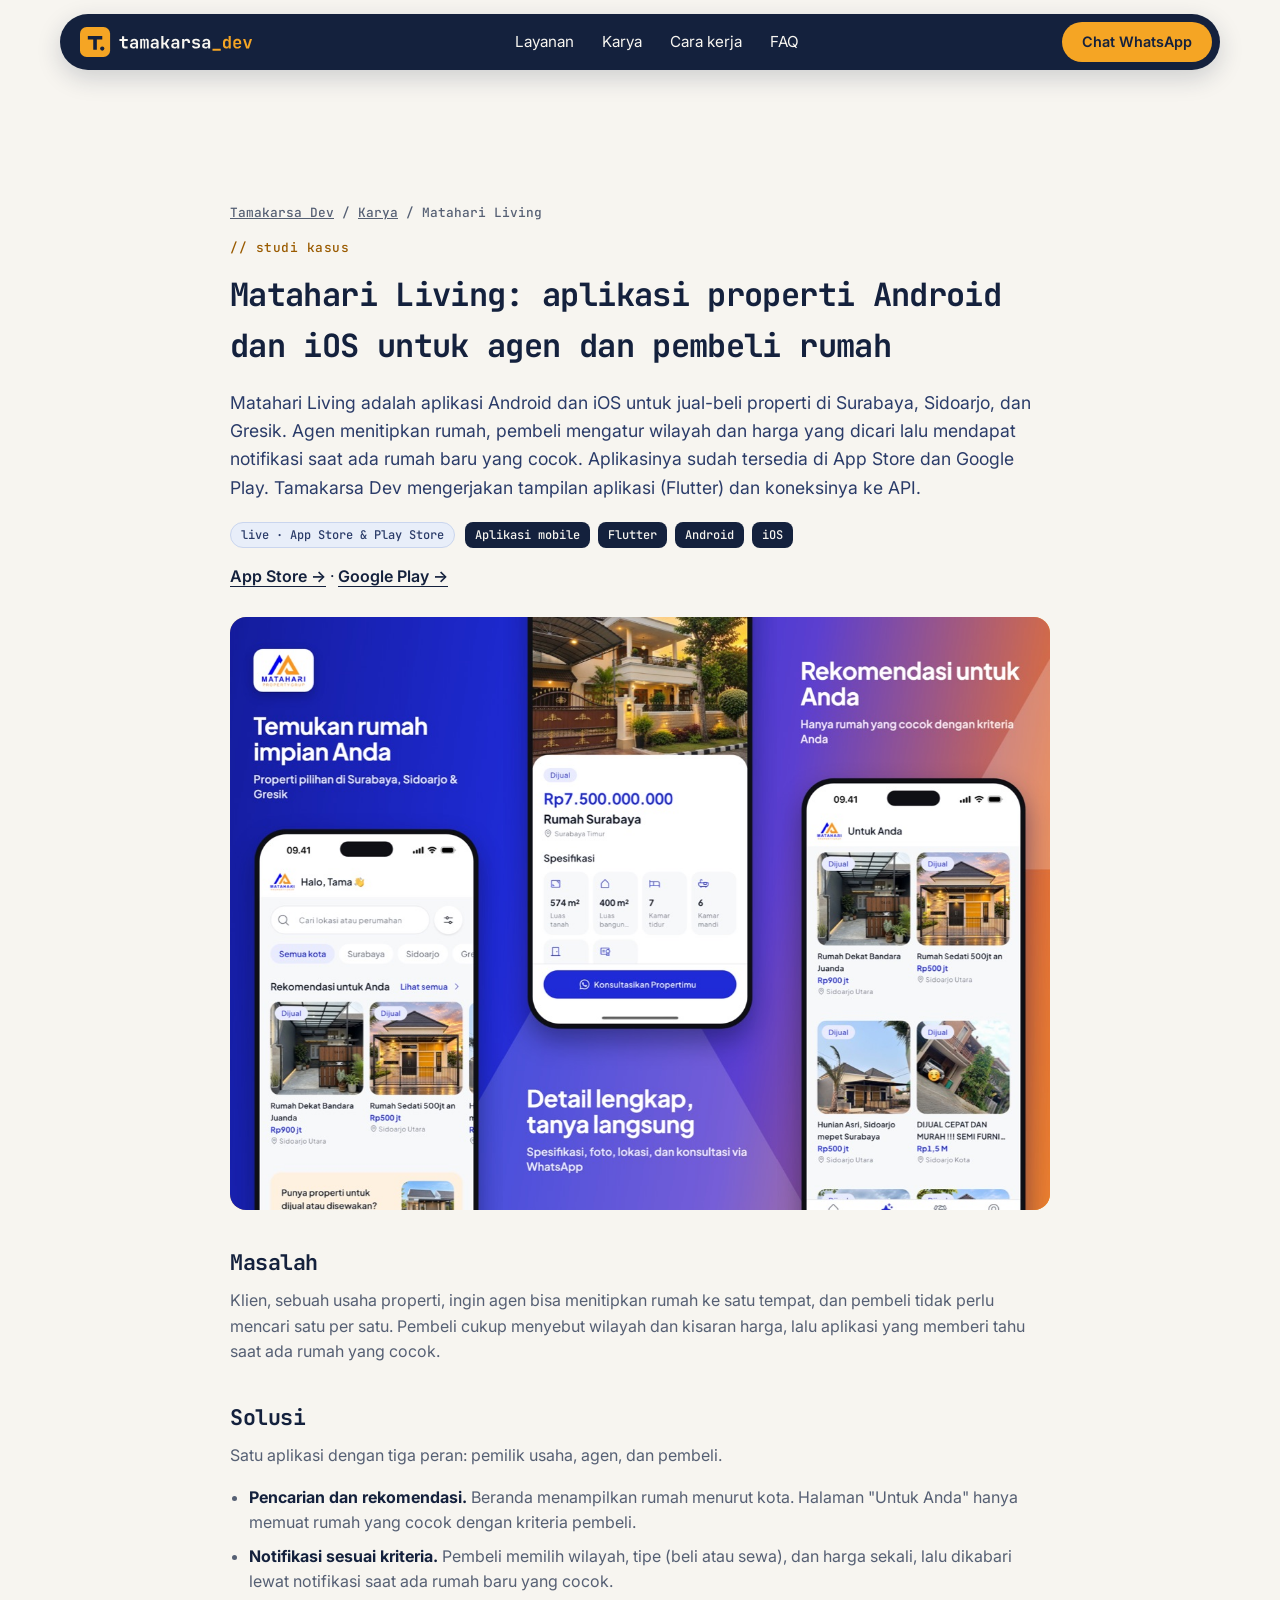
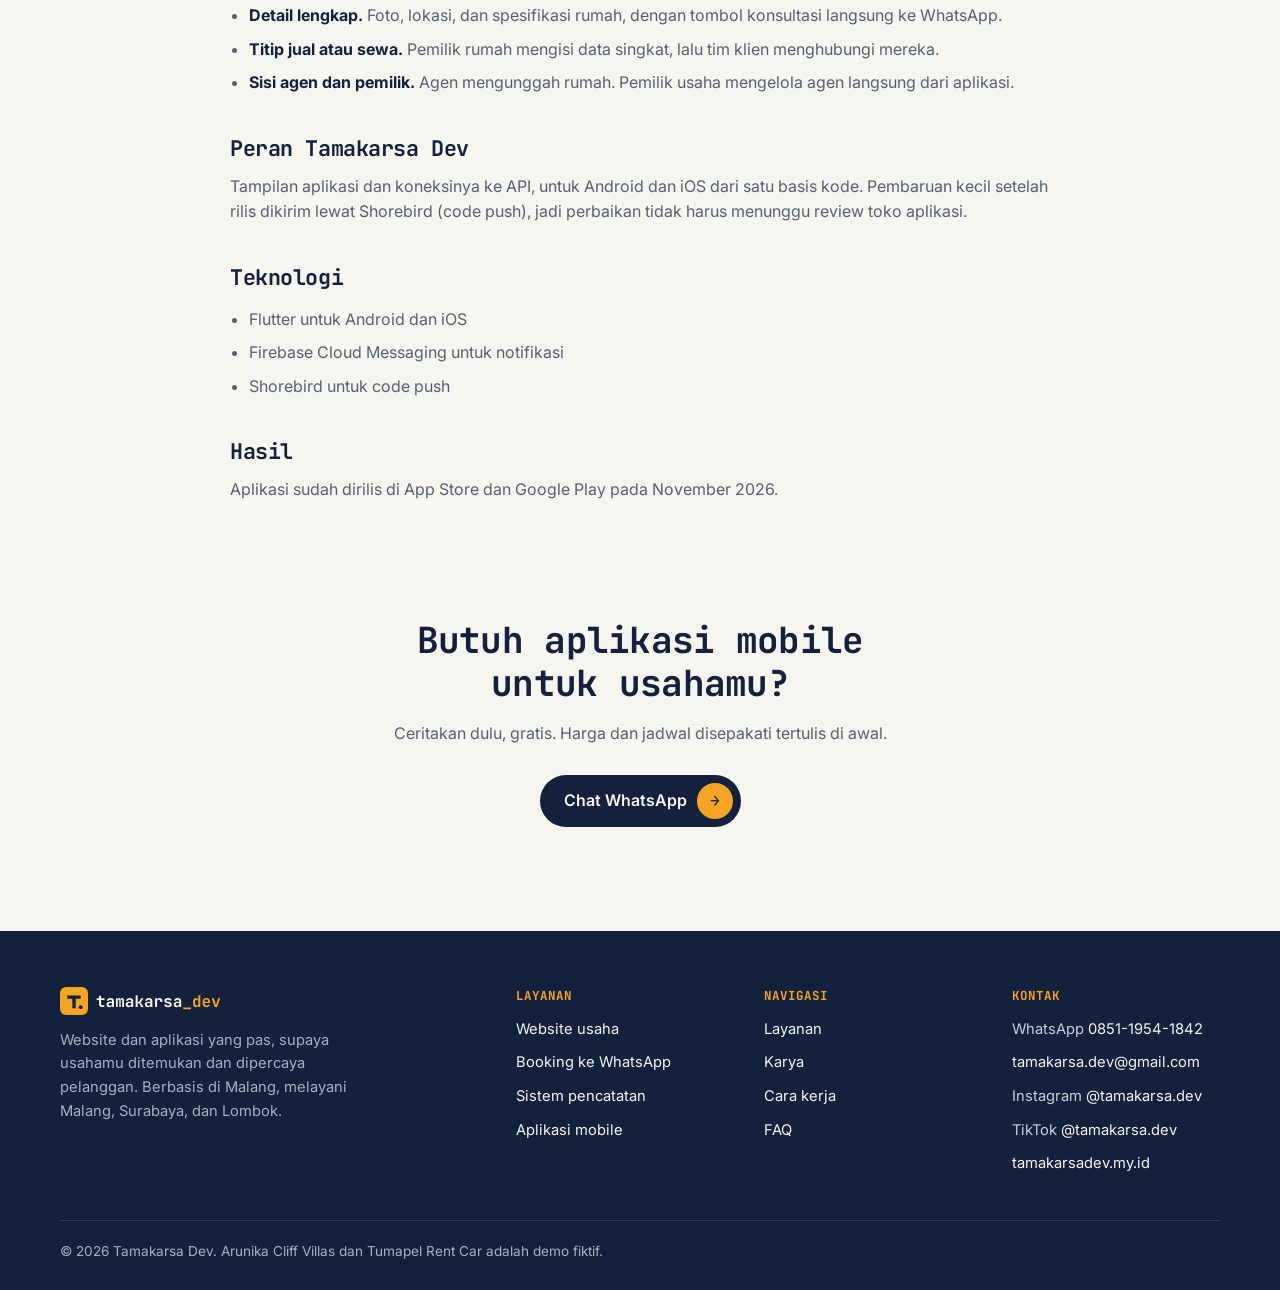
==== karya/matahari-living/index.html @ a983b206 "Studi kasus Matahari Living & Star Garage, kartu bisa diklik, IG/TikTok di footer Claude-Session: ht" ====
<!DOCTYPE html>
<html lang="id">
<head>
  <meta charset="utf-8">
  <meta name="viewport" content="width=device-width, initial-scale=1">
  <title>Matahari Living: Aplikasi Properti Android &amp; iOS | Studi Kasus Tamakarsa Dev</title>
  <link rel="canonical" href="https://tamakarsadev.my.id/karya/matahari-living/">
  <meta name="description" content="Studi kasus aplikasi mobile Matahari Living (Flutter): agen menitipkan rumah, pembeli mendapat notifikasi sesuai wilayah dan harga. Tersedia di App Store dan Google Play.">
  <meta property="og:type" content="article">
  <meta property="og:locale" content="id_ID">
  <meta property="og:site_name" content="Tamakarsa Dev">
  <meta property="og:title" content="Matahari Living: Aplikasi Properti Android &amp; iOS | Studi Kasus Tamakarsa Dev">
  <meta property="og:description" content="Studi kasus aplikasi mobile Matahari Living (Flutter): agen menitipkan rumah, pembeli mendapat notifikasi sesuai wilayah dan harga. Tersedia di App Store dan Google Play.">
  <meta property="og:url" content="https://tamakarsadev.my.id/karya/matahari-living/">
  <meta property="og:image" content="https://tamakarsadev.my.id/assets/karya/matahari-store-1.jpg">
  <meta name="twitter:card" content="summary_large_image">
  <link rel="icon" href="/assets/logo/favicon.svg" type="image/svg+xml">
  <link rel="apple-touch-icon" href="/assets/logo/apple-touch-icon-180.png">
  <link rel="preconnect" href="https://fonts.googleapis.com">
  <link rel="preconnect" href="https://fonts.gstatic.com" crossorigin>
  <link href="https://fonts.googleapis.com/css2?family=Inter:wght@400;500;600&family=JetBrains+Mono:wght@500;700&display=swap" rel="stylesheet">
  <link rel="stylesheet" href="/style.css?v=10">
  <script type="application/ld+json">{"@context":"https://schema.org","@graph":[{"@type":"Article","@id":"https://tamakarsadev.my.id/karya/matahari-living/#article","headline":"Matahari Living: aplikasi properti Android dan iOS untuk agen dan pembeli rumah","description":"Studi kasus aplikasi mobile Matahari Living (Flutter): agen menitipkan rumah, pembeli mendapat notifikasi sesuai wilayah dan harga. Tersedia di App Store dan Google Play.","inLanguage":"id-ID","datePublished":"2026-11-25","dateModified":"2026-11-25","mainEntityOfPage":"https://tamakarsadev.my.id/karya/matahari-living/","image":"https://tamakarsadev.my.id/assets/karya/matahari-store-1.jpg","author":{"@id":"https://tamakarsadev.my.id/#business"},"publisher":{"@id":"https://tamakarsadev.my.id/#business"},"about":{"@type":"MobileApplication","name":"Matahari Living","operatingSystem":"Android, iOS","applicationCategory":"LifestyleApplication","sameAs":["https://apps.apple.com/app/matahari-living/id6837171429","https://play.google.com/store/apps/details?id=id.matahariproperty.app"]}},{"@type":"BreadcrumbList","itemListElement":[{"@type":"ListItem","position":1,"name":"Tamakarsa Dev","item":"https://tamakarsadev.my.id/"},{"@type":"ListItem","position":2,"name":"Karya","item":"https://tamakarsadev.my.id/#karya"},{"@type":"ListItem","position":3,"name":"Matahari Living","item":"https://tamakarsadev.my.id/karya/matahari-living/"}]}]}</script>
</head>
<body>

<header class="nav-wrap">
  <nav class="nav" aria-label="Utama">
    <a href="/" class="nav-logo"><img src="/assets/logo/lockup-dark.svg" alt="tamakarsa_dev" width="184" height="32"></a>
    <ul class="nav-links">
      <li><a href="/#layanan">Layanan</a></li>
      <li><a href="/#karya">Karya</a></li>
      <li><a href="/#cara-kerja">Cara kerja</a></li>
      <li><a href="/#faq">FAQ</a></li>
    </ul>
    <a class="btn btn-amber btn-sm" href="https://wa.me/6285119541842?text=Halo%20Tamakarsa%20Dev%2C%20saya%20mau%20tanya%20soal%20website%20untuk%20usaha%20saya." target="_blank" rel="noopener">Chat WhatsApp</a>
  </nav>
</header>

<main class="container case">
  <nav class="crumbs" aria-label="Breadcrumb"><a href="/">Tamakarsa Dev</a> / <a href="/#karya">Karya</a> / Matahari Living</nav>
  <p class="eyebrow">// studi kasus</p>
  <h1>Matahari Living: aplikasi properti Android dan iOS untuk agen dan pembeli rumah</h1>
  <p class="case-lead">Matahari Living adalah aplikasi Android dan iOS untuk jual-beli properti di Surabaya, Sidoarjo, dan Gresik. Agen menitipkan rumah, pembeli mengatur wilayah dan harga yang dicari lalu mendapat notifikasi saat ada rumah baru yang cocok. Aplikasinya sudah tersedia di App Store dan Google Play. Tamakarsa Dev mengerjakan tampilan aplikasi (Flutter) dan koneksinya ke API.</p>
  <div class="case-meta"><span class="status status-live">live · App Store &amp; Play Store</span><ul class="tags"><li>Aplikasi mobile</li><li>Flutter</li><li>Android</li><li>iOS</li></ul></div>
  <p class="case-links"><a class="link" href="https://apps.apple.com/app/matahari-living/id6837171429" target="_blank" rel="noopener">App Store →</a> · <a class="link" href="https://play.google.com/store/apps/details?id=id.matahariproperty.app" target="_blank" rel="noopener">Google Play →</a></p>
  <div class="case-shot case-shot-store"><img src="/assets/karya/matahari-store-1.jpg" alt="Matahari Living di App Store: beranda pencarian rumah di Surabaya, Sidoarjo, dan Gresik" width="400" height="868" loading="lazy"><img src="/assets/karya/matahari-store-2.jpg" alt="Matahari Living: detail properti dengan spesifikasi dan konsultasi via WhatsApp" width="400" height="868" loading="lazy"><img src="/assets/karya/matahari-store-3.jpg" alt="Matahari Living: rekomendasi rumah yang cocok dengan kriteria pembeli" width="400" height="868" loading="lazy"></div>
  <section class="case-sec"><h2>Masalah</h2><p>Klien, sebuah usaha properti, ingin agen bisa menitipkan rumah ke satu tempat, dan pembeli tidak perlu mencari satu per satu. Pembeli cukup menyebut wilayah dan kisaran harga, lalu aplikasi yang memberi tahu saat ada rumah yang cocok.</p></section><section class="case-sec"><h2>Solusi</h2><p>Satu aplikasi dengan tiga peran: pemilik usaha, agen, dan pembeli.</p><ul><li><strong>Pencarian dan rekomendasi.</strong> Beranda menampilkan rumah menurut kota. Halaman "Untuk Anda" hanya memuat rumah yang cocok dengan kriteria pembeli.</li><li><strong>Notifikasi sesuai kriteria.</strong> Pembeli memilih wilayah, tipe (beli atau sewa), dan harga sekali, lalu dikabari lewat notifikasi saat ada rumah baru yang cocok.</li><li><strong>Detail lengkap.</strong> Foto, lokasi, dan spesifikasi rumah, dengan tombol konsultasi langsung ke WhatsApp.</li><li><strong>Titip jual atau sewa.</strong> Pemilik rumah mengisi data singkat, lalu tim klien menghubungi mereka.</li><li><strong>Sisi agen dan pemilik.</strong> Agen mengunggah rumah. Pemilik usaha mengelola agen langsung dari aplikasi.</li></ul></section><section class="case-sec"><h2>Peran Tamakarsa Dev</h2><p>Tampilan aplikasi dan koneksinya ke API, untuk Android dan iOS dari satu basis kode. Pembaruan kecil setelah rilis dikirim lewat Shorebird (code push), jadi perbaikan tidak harus menunggu review toko aplikasi.</p></section><section class="case-sec"><h2>Teknologi</h2><ul><li>Flutter untuk Android dan iOS</li><li>Firebase Cloud Messaging untuk notifikasi</li><li>Shorebird untuk code push</li></ul></section><section class="case-sec"><h2>Hasil</h2><p>Aplikasi sudah dirilis di App Store dan Google Play pada November 2026.</p></section>
  <section class="cta">
    <h2>Butuh aplikasi mobile untuk usahamu?</h2>
    <p>Ceritakan dulu, gratis. Harga dan jadwal disepakati tertulis di awal.</p>
    <a class="btn btn-navy" href="https://wa.me/6285119541842?text=Halo%20Tamakarsa%20Dev%2C%20saya%20mau%20tanya%20soal%20website%20untuk%20usaha%20saya." target="_blank" rel="noopener">Chat WhatsApp <span class="btn-dot" aria-hidden="true">→</span></a>
  </section>
</main>

<footer class="footer">
  <div class="container footer-grid">
    <div class="footer-brand">
      <img src="/assets/logo/lockup-dark.svg" alt="tamakarsa_dev" width="161" height="28">
      <p>Website dan aplikasi yang pas, supaya usahamu ditemukan dan dipercaya pelanggan. Berbasis di Malang, melayani Malang, Surabaya, dan Lombok.</p>
    </div>
    <nav aria-label="Layanan">
      <h4>Layanan</h4>
      <ul>
        <li><a href="/#layanan">Website usaha</a></li>
        <li><a href="/#layanan">Booking ke WhatsApp</a></li>
        <li><a href="/#layanan">Sistem pencatatan</a></li>
        <li><a href="/#layanan">Aplikasi mobile</a></li>
      </ul>
    </nav>
    <nav aria-label="Navigasi">
      <h4>Navigasi</h4>
      <ul>
        <li><a href="/#layanan">Layanan</a></li>
        <li><a href="/#karya">Karya</a></li>
        <li><a href="/#cara-kerja">Cara kerja</a></li>
        <li><a href="/#faq">FAQ</a></li>
      </ul>
    </nav>
    <div>
      <h4>Kontak</h4>
      <ul>
        <li>WhatsApp <a class="nowrap" href="https://wa.me/6285119541842" target="_blank" rel="noopener">0851-1954-1842</a></li>
        <li><a href="mailto:tamakarsa.dev@gmail.com">tamakarsa.dev@gmail.com</a></li>
        <li>Instagram <a href="https://www.instagram.com/tamakarsa.dev" target="_blank" rel="noopener">@tamakarsa.dev</a></li>
        <li>TikTok <a href="https://www.tiktok.com/@tamakarsa.dev" target="_blank" rel="noopener">@tamakarsa.dev</a></li>
        <li><a href="https://tamakarsadev.my.id/">tamakarsadev.my.id</a></li>
      </ul>
    </div>
  </div>
  <div class="container footer-bottom">
    <p class="muted">© 2026 Tamakarsa Dev. Arunika Cliff Villas dan Tumapel Rent Car adalah demo fiktif.</p>
  </div>
</footer>
</body>
</html>
---- style.css ----
/* Token dari BRAND.md. Amber 500 tidak dipakai sebagai teks di atas paper (kontras 1,87). */
:root {
  --navy: #14213D;
  --navy-700: #2B3C69;
  --amber: #F5A524;
  --amber-700: #9A5B00;
  --paper: #F7F5F0;
  --white: #FFFFFF;
  --slate: #566074;
  --line: #D9DCE3;
  --mono: "JetBrains Mono", ui-monospace, monospace;
  --sans: Inter, system-ui, sans-serif;
  --radius: 20px;
}

*, *::before, *::after { box-sizing: border-box; }
html { scroll-behavior: smooth; scroll-padding-top: 96px; overflow-x: clip; }
body { overflow-x: clip; }
body {
  margin: 0;
  background: var(--paper);
  color: var(--navy);
  font: 16px/1.6 var(--sans);
  -webkit-font-smoothing: antialiased;
}
img { display: block; max-width: 100%; height: auto; }
a { color: inherit; }
h1, h2, h3 { margin: 0; text-wrap: balance; }
h1, h2 { font-family: var(--mono); font-weight: 700; letter-spacing: -0.02em; }
h2 { font-size: clamp(1.6rem, 3.6vw, 2.25rem); line-height: 1.2; }
h3 { font-size: 1.2rem; line-height: 1.4; font-weight: 600; }
p { margin: 0; text-wrap: pretty; }

.container { width: min(1160px, 100% - 40px); margin-inline: auto; }
.section { padding-block: 96px 0; }
.eyebrow { font: 500 0.8rem/1 var(--mono); letter-spacing: 0.04em; color: var(--amber-700); margin-bottom: 14px; }
.eyebrow-dark { color: var(--amber); }

/* Buttons */
.btn {
  display: inline-flex; align-items: center; gap: 10px;
  min-height: 48px; padding: 6px 22px; border-radius: 999px;
  font-weight: 600; text-decoration: none; border: 2px solid transparent;
  transition: transform .15s ease, background-color .15s ease;
}
.btn:active { transform: scale(0.97); }
.btn-sm { min-height: 40px; padding: 4px 18px; font-size: 0.9rem; }
.btn-navy { background: var(--navy); color: var(--paper); padding-right: 6px; }
.btn-sm.btn-navy { padding-right: 18px; }
.btn-navy:hover { background: var(--navy-700); }
.btn-amber { background: var(--amber); color: var(--navy); }
.btn-amber:hover { background: #ffb43d; }
.btn-ghost { border-color: var(--navy); }
.btn-ghost:hover { background: var(--white); }
.btn-dot {
  display: grid; place-items: center; width: 36px; height: 36px; border-radius: 50%;
  background: var(--amber); color: var(--navy); font-family: var(--mono);
}
.link { font-weight: 600; text-underline-offset: 4px; }
.link:hover { color: var(--amber-700); }
:focus-visible { outline: 3px solid var(--amber); outline-offset: 3px; }

/* Nav */
.nav-wrap { position: sticky; top: 0; z-index: 10; padding: 14px 0; }
.nav {
  width: min(1160px, 100% - 24px); margin-inline: auto;
  display: flex; align-items: center; justify-content: space-between; gap: 16px;
  background: var(--navy); border-radius: 999px; padding: 8px 8px 8px 20px;
  box-shadow: 0 8px 24px rgb(20 33 61 / 0.18);
}
.nav-logo img { height: 30px; width: auto; }
.nav-links { display: flex; gap: 28px; list-style: none; margin: 0; padding: 0; }
.nav-links a { color: var(--paper); text-decoration: none; font-size: 0.95rem; }
.nav-links a:hover { color: var(--amber); }

/* Hero */
.hero {
  display: grid; grid-template-columns: 1.05fr 1fr; gap: 48px; align-items: center;
  padding-block: 72px 88px;
}
.hero h1 { font-size: clamp(2.3rem, 5.4vw, 4rem); line-height: 1.1; }
.hero mark { background: var(--amber); color: var(--navy); padding: 0 .12em; border-radius: 6px; }
.cursor { color: var(--amber-700); animation: blink 1.1s steps(1) infinite; }
@keyframes blink { 50% { opacity: 0; } }
.lead { font-size: 1.15rem; line-height: 1.6; color: var(--slate); margin-top: 22px; max-width: 34ch; }
.hero-cta { display: flex; flex-wrap: wrap; gap: 12px; margin-top: 32px; }
.hero-note { margin-top: 18px; font: 500 0.85rem var(--mono); color: var(--slate); }
.hero-note::before { content: "✓ "; color: var(--amber-700); }
.hero-note + .hero-note { margin-top: 6px; }
.eyebrow, .hero-note { text-wrap: balance; }

.hero-visual { position: relative; padding: 0 0 40px 0; }
.browser {
  background: var(--white); border-radius: 16px; overflow: hidden;
  box-shadow: 0 0 0 1px rgb(20 33 61 / 0.08), 0 24px 48px -12px rgb(20 33 61 / 0.25);
  transform: rotate(-1.5deg);
}
.browser-bar { display: flex; align-items: center; gap: 6px; padding: 10px 14px; background: var(--white); }
.browser-bar i { width: 10px; height: 10px; border-radius: 50%; background: var(--line); }
.browser-bar span { margin-left: 10px; font: 500 0.72rem var(--mono); color: var(--slate); }
.phone {
  position: absolute; right: -8px; bottom: 0; width: 34%;
  border: 6px solid var(--navy); border-radius: 26px; overflow: hidden; background: var(--navy);
  box-shadow: 0 24px 48px -12px rgb(20 33 61 / 0.35);
  transform: rotate(3deg);
}
.chip {
  position: absolute; padding: 8px 16px; border-radius: 999px;
  font: 700 0.85rem var(--mono); box-shadow: 0 8px 20px rgb(20 33 61 / 0.18);
}
.chip-navy { background: var(--navy); color: var(--paper); left: -12px; top: 62%; }
.chip-amber { background: var(--amber); color: var(--navy); right: 22%; top: -14px; }

/* Marquee */
.marquee {
  background: var(--amber); color: var(--navy); overflow: hidden;
  border-block: 3px solid var(--navy); transform: rotate(-1deg); margin-inline: -20px;
}
.marquee-track {
  display: flex; gap: 36px; width: max-content; padding: 16px 0;
  font: 700 clamp(1rem, 2vw, 1.35rem) var(--mono); white-space: nowrap;
  animation: scroll 32s linear infinite;
}
.marquee-track b { font-weight: 700; }
@keyframes scroll { to { transform: translateX(-50%); } }

/* Layanan */
.services { display: grid; grid-template-columns: repeat(4, 1fr); gap: 16px; margin-top: 40px; }
.service {
  background: var(--white); border: 1px solid var(--line); border-radius: var(--radius);
  padding: 24px; display: flex; flex-direction: column; gap: 10px;
}
.service .num { font: 700 0.85rem var(--mono); color: var(--amber-700); }
.service .quote { font-style: italic; color: var(--slate); }
.service h3 { margin-top: 6px; }
.service p:last-child { color: var(--slate); font-size: 0.95rem; }

/* Karya */
.section-head { display: flex; justify-content: space-between; align-items: end; gap: 24px; flex-wrap: wrap; }
.section-sub { color: var(--slate); font-size: 0.9rem; max-width: 36ch; }

.status {
  align-self: flex-start; font: 500 0.75rem/1 var(--mono); padding: 6px 10px; border-radius: 999px;
  background: var(--paper); border: 1px solid var(--line); color: var(--slate);
}
.status-wip { background: #FDF3E1; border-color: #F2D7A6; color: var(--amber-700); }
.status-live { background: #E8EEF9; border-color: #C9D5EE; color: var(--navy-700); }
.tags { display: flex; flex-wrap: wrap; gap: 8px; list-style: none; margin: 0; padding: 0; }
.tags li { font: 500 0.75rem var(--mono); padding: 5px 10px; border-radius: 8px; background: var(--navy); color: var(--paper); }

.rail-nav { display: flex; align-items: center; gap: 10px; }
.rail-count { font: 500 0.8rem var(--mono); color: var(--slate); margin-right: 6px; }
.rail-btn { width: 48px; height: 48px; border-radius: 50%; border: 1.5px solid var(--navy); background: var(--white); color: var(--navy); font: 700 1.4rem/1 var(--sans); cursor: pointer; transition: background .2s, color .2s, opacity .2s; }
.rail-btn:hover:not(:disabled) { background: var(--navy); color: var(--paper); }
.rail-btn:disabled { opacity: .3; cursor: default; }
.rail-btn:focus-visible, .rail:focus-visible { outline: 2px solid var(--amber); outline-offset: 3px; }
/* 3 kartu + potongan kartu ke-4 terlihat: tanda bisa digeser */
.rail { --gap: 20px; display: flex; gap: var(--gap); margin-top: 32px; overflow-x: auto; scroll-snap-type: x mandatory; scroll-padding-inline: 0; padding-bottom: 12px; scrollbar-width: thin; scrollbar-color: var(--line) transparent; }
.rail > .card { flex: 0 0 calc((100% - 3 * var(--gap)) / 3.25); scroll-snap-align: start; }
.card {
  background: var(--white); border: 1px solid var(--line); border-radius: var(--radius);
  overflow: hidden; display: flex; flex-direction: column;
}
/* Thumbnail karya: latar navy + judul + tangkapan layar dalam bingkai perangkat, sama untuk semua kartu */
.shot { aspect-ratio: 16 / 10; overflow: hidden; background: linear-gradient(160deg, #FFCB66, var(--amber)); display: grid; grid-template-rows: auto minmax(0, 1fr); gap: 12px; padding: 16px 20px 0; }
.shot::before { content: attr(data-title); content: attr(data-title) / ""; grid-column: 1 / -1; text-align: center; font: 700 1rem/1.2 var(--mono); color: var(--navy); }
.shot img { width: 100%; height: 100%; object-fit: cover; object-position: top; background: var(--white); border: 5px solid var(--navy); border-bottom: 0; border-radius: 12px 12px 0 0; box-shadow: 0 -8px 24px rgb(20 33 61 / 0.25); }
.shot-wide img { object-fit: contain; background: #F6FBFC; } /* tangkapan layar lebar: tampil utuh, sisanya warna latar halamannya */
.shot-phone { grid-template-columns: repeat(3, 25%); justify-content: center; column-gap: 5%; }
.shot-phone img { border-width: 4px; border-radius: 16px 16px 0 0; }
.card-body { padding: 22px; display: flex; flex-direction: column; gap: 10px; flex: 1; }
.card-body h3 { font-size: 1.15rem; }
.card-body p { color: var(--slate); font-size: 0.93rem; }
.card-meta { display: flex; flex-direction: column; gap: 6px; align-items: flex-start; }
.card-link { margin-top: auto; padding-top: 8px; }
.card { transition: transform .2s ease, box-shadow .2s ease; }
.card:hover { transform: translateY(-2px); box-shadow: 0 10px 28px rgb(20 33 61 / 0.08); }

/* Cara kerja */
.band { background: var(--navy); color: var(--paper); margin-top: 112px; padding-block: 88px; }
.band-sub { color: #C9CEDA; margin-top: 12px; font-size: 1.1rem; }
.how { display: grid; grid-template-columns: 5fr 6fr; gap: 64px; align-items: start; }
.how-intro { position: sticky; top: 120px; }
.how-checks { list-style: none; margin: 28px 0 32px; padding: 0; display: grid; gap: 12px; }
.how-checks li { display: flex; gap: 10px; color: #C9CEDA; }
.how-checks li::before { content: "✓"; flex: none; font: 700 0.95rem var(--mono); color: var(--amber); margin-top: 2px; }
.timeline { list-style: none; margin: 0; padding: 0; }
.timeline li { position: relative; display: grid; grid-template-columns: 52px 1fr; gap: 20px; padding-bottom: 36px; }
.timeline li:last-child { padding-bottom: 0; }
.timeline li::before { content: ""; position: absolute; left: 25px; top: 52px; bottom: 0; width: 2px; background: var(--navy-700); }
.timeline li:last-child::before { display: none; }
.timeline span { width: 52px; height: 52px; border-radius: 14px; background: var(--navy-700); color: var(--amber); display: grid; place-items: center; font: 700 1rem var(--mono); }
.timeline h3 { margin: 12px 0 6px; }
.timeline p { color: #C9CEDA; font-size: 0.95rem; max-width: 44ch; }

/* FAQ: <details> bawaan browser, tanpa JS */
.faq { display: grid; grid-template-columns: 4fr 7fr; gap: 64px; align-items: start; }
.faq .section-sub { margin-top: 14px; }
.faq-list { border-top: 1px solid var(--line); }
.faq-list details { border-bottom: 1px solid var(--line); }
.faq-list summary { cursor: pointer; list-style: none; display: flex; justify-content: space-between; align-items: center; gap: 16px; min-height: 64px; padding: 16px 4px; }
.faq-list summary::-webkit-details-marker { display: none; }
.faq-list summary::after { content: "+"; flex: none; font: 700 1.3rem/1 var(--mono); color: var(--amber-700); }
.faq-list details[open] summary::after { content: "\2212"; }
.faq-list h3 { font-size: 1.05rem; }
.faq-list details p { color: var(--slate); padding: 0 4px 22px; max-width: 62ch; }

/* CTA */
.cta { text-align: center; padding-block: 104px; display: flex; flex-direction: column; align-items: center; gap: 16px; }
.cta h2 { max-width: 22ch; }
.cta p { color: var(--slate); margin-bottom: 12px; }

/* Footer */
.footer { background: var(--navy); color: var(--paper); padding-block: 56px 28px; font-size: 0.92rem; }
.footer-grid { display: grid; grid-template-columns: 2fr 1fr 1fr 1fr; gap: 40px; }
.footer-brand p { color: #A9B0C0; margin-top: 14px; max-width: 34ch; }
.footer h4 { font: 700 0.78rem var(--mono); letter-spacing: 0.08em; text-transform: uppercase; color: var(--amber); margin: 0 0 14px; }
.footer ul { list-style: none; margin: 0; padding: 0; display: grid; gap: 10px; color: #C9CEDA; }
.footer a { color: var(--paper); text-decoration: none; }
.footer a:hover { color: var(--amber); }
.footer-bottom { margin-top: 44px; padding-top: 20px; border-top: 1px solid var(--navy-700); }
.footer .muted { color: #A9B0C0; font-size: 0.85rem; }

/* Responsive */
@media (max-width: 960px) {
  .hero { grid-template-columns: 1fr; padding-top: 40px; }
  .services { grid-template-columns: repeat(2, 1fr); }
  .how { grid-template-columns: 1fr; gap: 48px; }
  .how-intro { position: static; }
  .faq { grid-template-columns: 1fr; gap: 28px; }
  .footer-grid { grid-template-columns: 1fr 1fr; }
  .footer-brand { grid-column: 1 / -1; }
  .rail > .card { flex-basis: calc((100% - var(--gap)) / 2.2); }
}
@media (max-width: 640px) {
  .nav-links { display: none; }
  .nav { padding-left: 14px; }
  .nav .btn { white-space: nowrap; flex: none; padding-inline: 14px; } /* tombol tetap 1 baris; logo yang mengecil */
  .nav-logo { min-width: 0; }
  .nav-logo img { width: 150px; max-width: 100%; height: auto; } /* = tinggi 26px, mengecil kalau sempit */
  .section { padding-top: 72px; }
  .services { grid-template-columns: 1fr; }
  .rail { --gap: 14px; }
  .rail > .card { flex-basis: 84%; }
  .rail-count { display: none; }
  .rail-btn { width: 44px; height: 44px; }
  .card-body { padding: 20px; }
  .hero-visual { margin-inline: 6px; }
  .chip-navy { left: -4px; }
  .chip-amber { right: 4px; top: -18px; }
  .band { margin-top: 80px; padding-block: 64px; }
  .cta { padding-block: 72px; }
}

@media (prefers-reduced-motion: reduce) {
  html { scroll-behavior: auto; }
  .marquee-track, .cursor { animation: none; }
  .btn, .card, .rail-btn { transition: none; }
  .card:hover { transform: none; }
}
.nowrap { white-space: nowrap; }
.shot-store { display: flex; padding: 0; }
.shot-store::before { content: none; }
.shot-store img { flex: 1; min-width: 0; border: 0; border-radius: 0; box-shadow: none; }

/* Halaman studi kasus */
.case { padding-top: 120px; max-width: 820px; }
.crumbs { font: 500 0.8rem/1.4 var(--mono); color: var(--slate); margin-bottom: 20px; }
.crumbs a:hover { color: var(--amber-700); }
.case h1 { margin-bottom: 18px; }
.case-lead { font-size: 1.1rem; color: var(--navy-700); margin-bottom: 20px; }
.case-meta { display: flex; flex-wrap: wrap; gap: 10px; align-items: center; margin-bottom: 16px; }
.case-links { margin-bottom: 8px; }
.case-shot { margin-block: 28px 8px; border-radius: 16px; overflow: hidden; background: linear-gradient(160deg, #FFCB66, var(--amber)); }
.case-shot img { display: block; width: 100%; height: auto; }
.case-shot-store { display: flex; }
.case-shot-store img { flex: 1; min-width: 0; }
.case-sec { margin-top: 40px; }
.case-sec h2 { font-size: 1.35rem; margin-bottom: 12px; }
.case-sec p { color: var(--slate); margin-bottom: 12px; }
.case-sec ul { color: var(--slate); padding-left: 1.2em; display: grid; gap: 8px; }
.case-sec strong { color: var(--navy); }

/* Kartu yang bisa diklik: link di judul diperluas menutupi seluruh kartu */
.card:has(.card-main) { position: relative; cursor: pointer; }
.card-main::after { content: ""; position: absolute; inset: 0; border-radius: inherit; }
.card-main { text-decoration: none; }
.card-arrow { display: inline-block; color: var(--amber-700); transition: transform .2s ease; }
.card:hover .card-main { color: var(--amber-700); text-decoration: underline; text-underline-offset: 4px; }
.card:hover .card-arrow { transform: translateX(4px); }
.card:has(.card-main:focus-visible) { outline: 2px solid var(--navy); outline-offset: 3px; }
.card-main:focus-visible { outline: none; }
@media (prefers-reduced-motion: reduce) { .card-arrow { transition: none; } }

/* Penanda toko aplikasi di kartu (bukan link; kartunya yang diklik) */
.stores { margin-top: auto; padding: 8px 0 0; display: flex; flex-wrap: wrap; gap: 8px; list-style: none; }
.stores li { display: inline-flex; align-items: center; gap: 6px; font: 500 0.75rem var(--mono); padding: 6px 10px; border: 1px solid var(--line); border-radius: 8px; background: var(--paper); color: var(--navy); }
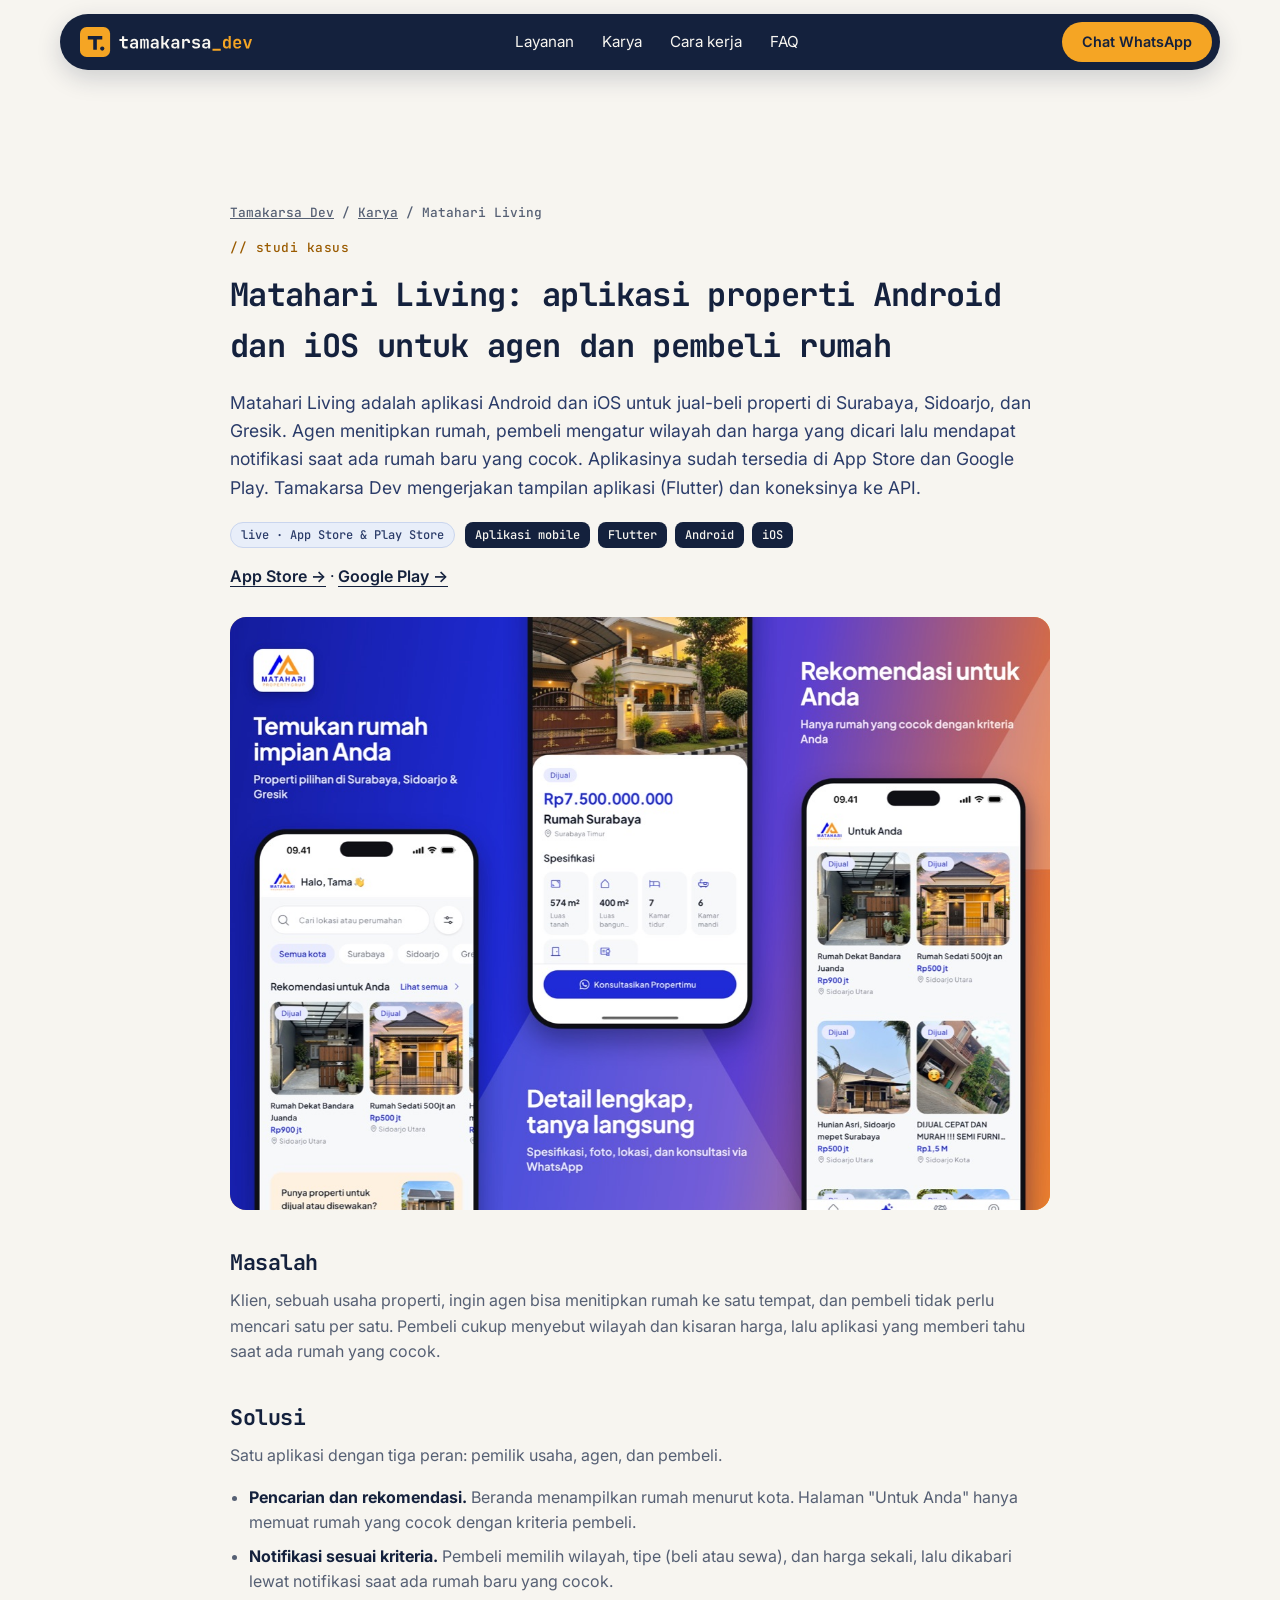
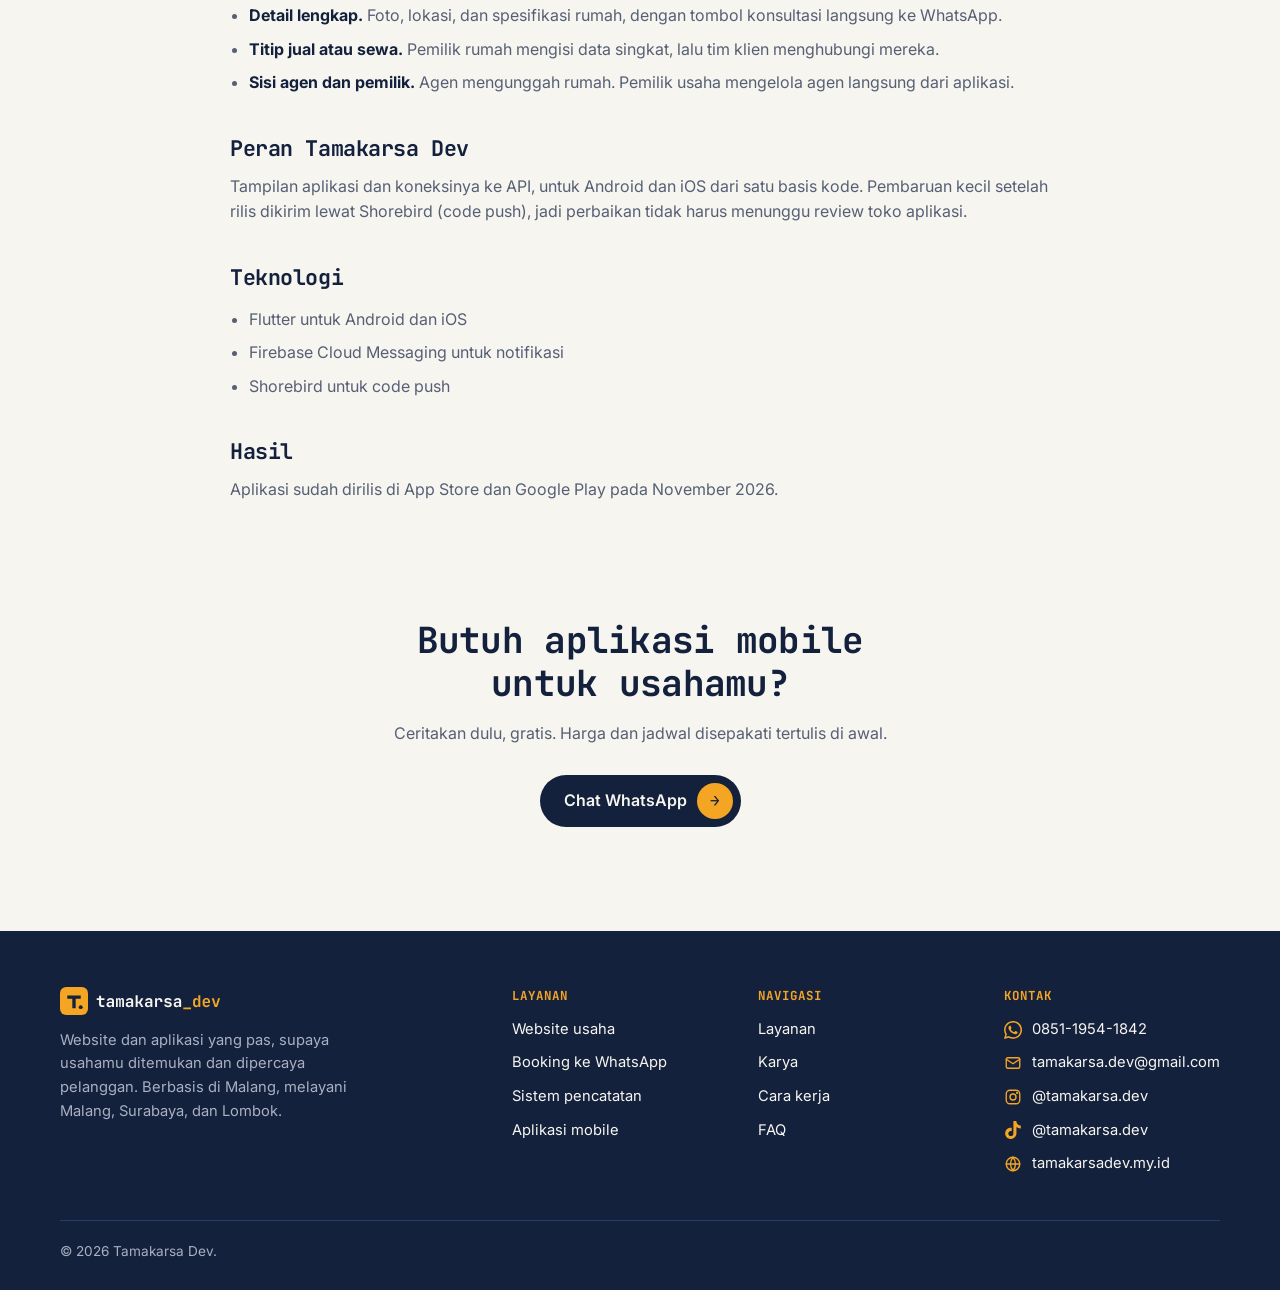
==== commit 44247f89: "Footer: ikon platform di kontak, hapus catatan demo fiktif Claude-Session: https://claude.ai/code/se" ====
--- a/karya/matahari-living/index.html
+++ b/karya/matahari-living/index.html
@@ -19,7 +19,7 @@
   <link rel="preconnect" href="https://fonts.googleapis.com">
   <link rel="preconnect" href="https://fonts.gstatic.com" crossorigin>
   <link href="https://fonts.googleapis.com/css2?family=Inter:wght@400;500;600&family=JetBrains+Mono:wght@500;700&display=swap" rel="stylesheet">
-  <link rel="stylesheet" href="/style.css?v=10">
+  <link rel="stylesheet" href="/style.css?v=11">
   <script type="application/ld+json">{"@context":"https://schema.org","@graph":[{"@type":"Article","@id":"https://tamakarsadev.my.id/karya/matahari-living/#article","headline":"Matahari Living: aplikasi properti Android dan iOS untuk agen dan pembeli rumah","description":"Studi kasus aplikasi mobile Matahari Living (Flutter): agen menitipkan rumah, pembeli mendapat notifikasi sesuai wilayah dan harga. Tersedia di App Store dan Google Play.","inLanguage":"id-ID","datePublished":"2026-11-25","dateModified":"2026-11-25","mainEntityOfPage":"https://tamakarsadev.my.id/karya/matahari-living/","image":"https://tamakarsadev.my.id/assets/karya/matahari-store-1.jpg","author":{"@id":"https://tamakarsadev.my.id/#business"},"publisher":{"@id":"https://tamakarsadev.my.id/#business"},"about":{"@type":"MobileApplication","name":"Matahari Living","operatingSystem":"Android, iOS","applicationCategory":"LifestyleApplication","sameAs":["https://apps.apple.com/app/matahari-living/id6837171429","https://play.google.com/store/apps/details?id=id.matahariproperty.app"]}},{"@type":"BreadcrumbList","itemListElement":[{"@type":"ListItem","position":1,"name":"Tamakarsa Dev","item":"https://tamakarsadev.my.id/"},{"@type":"ListItem","position":2,"name":"Karya","item":"https://tamakarsadev.my.id/#karya"},{"@type":"ListItem","position":3,"name":"Matahari Living","item":"https://tamakarsadev.my.id/karya/matahari-living/"}]}]}</script>
 </head>
 <body>
@@ -80,16 +80,16 @@
     <div>
       <h4>Kontak</h4>
       <ul>
-        <li>WhatsApp <a class="nowrap" href="https://wa.me/6285119541842" target="_blank" rel="noopener">0851-1954-1842</a></li>
-        <li><a href="mailto:tamakarsa.dev@gmail.com">tamakarsa.dev@gmail.com</a></li>
-        <li>Instagram <a href="https://www.instagram.com/tamakarsa.dev" target="_blank" rel="noopener">@tamakarsa.dev</a></li>
-        <li>TikTok <a href="https://www.tiktok.com/@tamakarsa.dev" target="_blank" rel="noopener">@tamakarsa.dev</a></li>
-        <li><a href="https://tamakarsadev.my.id/">tamakarsadev.my.id</a></li>
+        <li class="ct"><svg viewBox="0 0 24 24" width="18" height="18" fill="currentColor" aria-hidden="true"><path d="M17.472 14.382c-.297-.149-1.758-.867-2.03-.967-.273-.099-.471-.148-.67.15-.197.297-.767.966-.94 1.164-.173.199-.347.223-.644.075-.3-.15-1.263-.465-2.403-1.485-.888-.795-1.484-1.77-1.66-2.07-.174-.3-.019-.465.13-.615.136-.135.301-.345.451-.523.146-.181.194-.301.297-.496.1-.21.049-.375-.025-.524-.075-.15-.672-1.62-.922-2.206-.24-.584-.487-.51-.672-.51-.172-.015-.371-.015-.571-.015-.2 0-.523.074-.797.359-.273.3-1.045 1.02-1.045 2.475s1.07 2.865 1.219 3.075c.149.195 2.105 3.195 5.1 4.485.714.3 1.27.48 1.704.629.714.227 1.365.195 1.88.121.574-.091 1.767-.721 2.016-1.426.255-.705.255-1.29.18-1.425-.074-.135-.27-.21-.57-.345m-5.446 7.443h-.016c-1.77 0-3.524-.48-5.055-1.38l-.36-.214-3.75.975 1.005-3.645-.239-.375c-.99-1.576-1.516-3.391-1.516-5.26 0-5.445 4.455-9.885 9.942-9.885 2.654 0 5.145 1.035 7.021 2.91 1.875 1.859 2.909 4.35 2.909 6.99-.004 5.444-4.46 9.885-9.935 9.885M20.52 3.449C18.24 1.245 15.24 0 12.045 0 5.463 0 .104 5.334.101 11.893c0 2.096.549 4.14 1.595 5.945L0 24l6.335-1.652c1.746.943 3.71 1.444 5.71 1.447h.006c6.585 0 11.946-5.336 11.949-11.896 0-3.176-1.24-6.165-3.495-8.411"/></svg><a class="nowrap" href="https://wa.me/6285119541842" target="_blank" rel="noopener" aria-label="WhatsApp 0851-1954-1842">0851-1954-1842</a></li>
+        <li class="ct"><svg viewBox="0 0 24 24" width="18" height="18" fill="none" stroke="currentColor" stroke-width="1.8" stroke-linecap="round" stroke-linejoin="round" aria-hidden="true"><rect x="3" y="5" width="18" height="14" rx="2"/><path d="m3 7 9 6 9-6"/></svg><a href="mailto:tamakarsa.dev@gmail.com" aria-label="Email tamakarsa.dev@gmail.com">tamakarsa.dev@gmail.com</a></li>
+        <li class="ct"><svg viewBox="0 0 24 24" width="18" height="18" fill="none" stroke="currentColor" stroke-width="1.8" stroke-linecap="round" stroke-linejoin="round" aria-hidden="true"><rect x="3" y="3" width="18" height="18" rx="5"/><circle cx="12" cy="12" r="4"/><circle cx="17.5" cy="6.5" r="0.6" fill="currentColor"/></svg><a href="https://www.instagram.com/tamakarsa.dev" target="_blank" rel="noopener" aria-label="Instagram @tamakarsa.dev">@tamakarsa.dev</a></li>
+        <li class="ct"><svg viewBox="0 0 24 24" width="18" height="18" fill="currentColor" aria-hidden="true"><path d="M12.525.02c1.31-.02 2.61-.01 3.91-.02.08 1.53.63 3.09 1.75 4.17 1.12 1.11 2.7 1.62 4.24 1.79v4.03c-1.44-.05-2.89-.35-4.19-.97-.57-.26-1.1-.59-1.62-.93-.01 2.92.01 5.84-.02 8.75-.08 1.4-.54 2.79-1.35 3.94-1.31 1.92-3.58 3.17-5.91 3.21-1.43.08-2.86-.31-4.08-1.03-2.02-1.19-3.44-3.37-3.65-5.71-.02-.5-.03-1-.01-1.49.18-1.9 1.12-3.72 2.58-4.96 1.66-1.44 3.98-2.13 6.15-1.72.02 1.48-.04 2.96-.04 4.44-.99-.32-2.15-.23-3.02.37-.63.41-1.11 1.04-1.36 1.75-.21.51-.15 1.07-.14 1.61.24 1.64 1.82 3.02 3.5 2.87 1.12-.01 2.19-.66 2.77-1.61.19-.33.4-.67.41-1.06.1-1.79.06-3.57.07-5.36.01-4.03-.01-8.05.02-12.07z"/></svg><a href="https://www.tiktok.com/@tamakarsa.dev" target="_blank" rel="noopener" aria-label="TikTok @tamakarsa.dev">@tamakarsa.dev</a></li>
+        <li class="ct"><svg viewBox="0 0 24 24" width="18" height="18" fill="none" stroke="currentColor" stroke-width="1.8" stroke-linecap="round" stroke-linejoin="round" aria-hidden="true"><circle cx="12" cy="12" r="9"/><path d="M3 12h18"/><path d="M12 3a14 14 0 0 1 0 18a14 14 0 0 1 0-18"/></svg><a href="https://tamakarsadev.my.id/" aria-label="Website tamakarsadev.my.id">tamakarsadev.my.id</a></li>
       </ul>
     </div>
   </div>
   <div class="container footer-bottom">
-    <p class="muted">© 2026 Tamakarsa Dev. Arunika Cliff Villas dan Tumapel Rent Car adalah demo fiktif.</p>
+    <p class="muted">© 2026 Tamakarsa Dev.</p>
   </div>
 </footer>
 </body>
--- a/style.css
+++ b/style.css
@@ -295,3 +295,7 @@
 /* Penanda toko aplikasi di kartu (bukan link; kartunya yang diklik) */
 .stores { margin-top: auto; padding: 8px 0 0; display: flex; flex-wrap: wrap; gap: 8px; list-style: none; }
 .stores li { display: inline-flex; align-items: center; gap: 6px; font: 500 0.75rem var(--mono); padding: 6px 10px; border: 1px solid var(--line); border-radius: 8px; background: var(--paper); color: var(--navy); }
+
+/* Kontak footer: ikon platform */
+.footer .ct { display: flex; align-items: center; gap: 10px; }
+.footer .ct svg { flex: none; color: var(--amber); }
